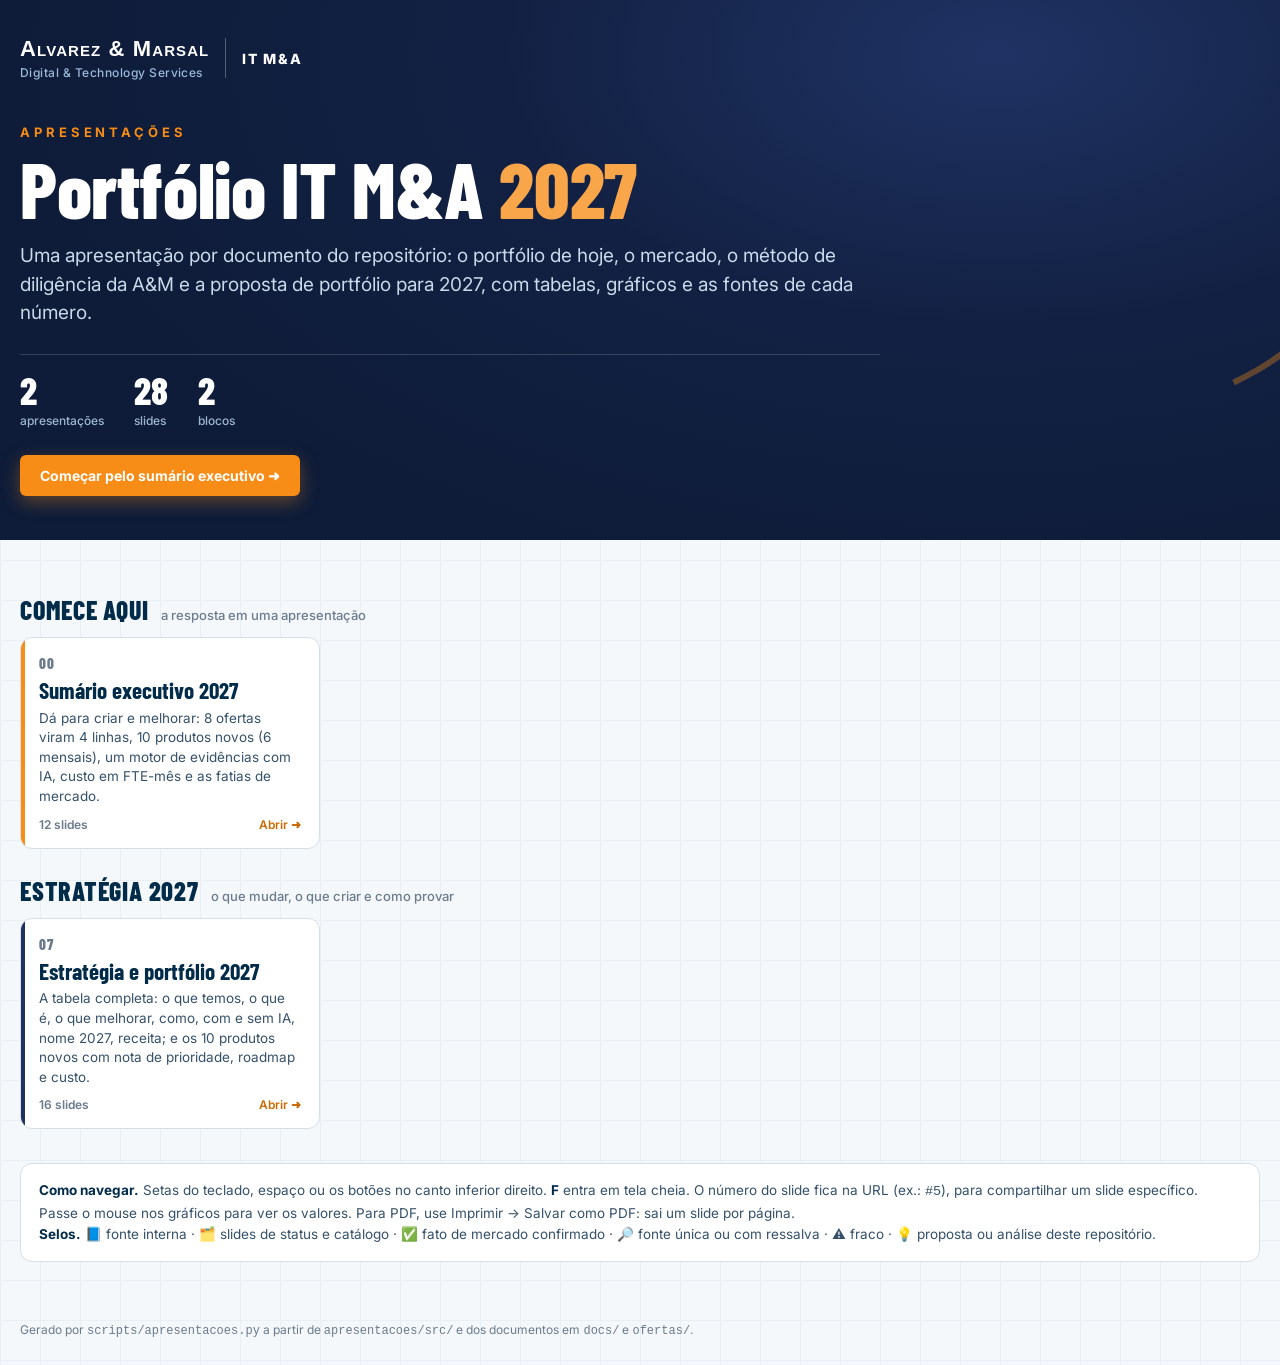
==== apresentacoes/index.html @ f2ebc065 "Apresentações HTML: motor no padrão do deck A&M e decks 00 e 07 Motor compartilhado (moldura A&M, na" ====
<!doctype html>
<html lang="pt-BR">
<head>
<meta charset="utf-8">
<meta name="viewport" content="width=device-width, initial-scale=1">
<title>Apresentações IT M&amp;A</title>
<meta name="description" content="Índice das apresentações do portfólio IT M&A da A&M DTS: portfólio atual, mercado, método de diligência, estratégia 2027 e ofertas.">
<link rel="preconnect" href="https://fonts.googleapis.com"><link rel="preconnect" href="https://fonts.gstatic.com" crossorigin>
<link href="https://fonts.googleapis.com/css2?family=Barlow+Condensed:wght@500;600;700;800&family=Inter:wght@400;500;600;700;800&display=swap" rel="stylesheet">
<!-- Gerado por scripts/apresentacoes.py. Edite apresentacoes/motor/indice.html, não este arquivo. -->
<style>
:root{--navy:#002B49;--navy2:#122143;--navy3:#1F3263;--steel:#5E8AB4;--sky:#9DBBD9;--orange:#F78C16;--ink2:#35516A;--muted:#6B7B8C;--line:#D6DEE6;
  --fh:"Barlow Condensed","Arial Narrow",sans-serif;--fb:"Inter","Helvetica Neue",Arial,sans-serif}
*{box-sizing:border-box;margin:0;padding:0}
body{font-family:var(--fb);color:var(--navy);background:#F5F8FB;
  background-image:linear-gradient(#E9EFF4 1px,transparent 1px),linear-gradient(90deg,#E9EFF4 1px,transparent 1px);background-size:40px 40px;min-height:100vh}
a{color:inherit;text-decoration:none}
.hero{background:radial-gradient(1100px 600px at 78% 10%,#1F3263 0%,#122143 45%,#0E1C39 90%);color:#fff;padding:36px 16px 44px;position:relative;overflow:hidden}
.hero::after{content:"";position:absolute;right:-120px;top:-160px;width:560px;height:560px;border-radius:50%;border:6px solid rgba(247,140,22,.35);border-left-color:transparent;border-bottom-color:transparent;transform:rotate(20deg)}
.wrap{max-width:1240px;margin:0 auto;position:relative;z-index:1}
.brand{display:flex;align-items:center;gap:16px}
.am-a{font:600 22px Arial,var(--fb);font-variant:small-caps;letter-spacing:.05em;color:#fff}
.am-s{font:500 12px var(--fb);color:#9DBBD9;letter-spacing:.04em;margin-top:3px}
.am-div{width:1px;height:40px;background:rgba(255,255,255,.28)}
.brand b{font:800 14px var(--fb);letter-spacing:.12em;text-transform:uppercase}
.eye{font:700 13px var(--fb);letter-spacing:.3em;text-transform:uppercase;color:var(--orange);margin-top:44px}
h1{font:800 clamp(44px,7vw,78px)/.98 var(--fh);margin-top:10px;letter-spacing:-.005em}
h1 em{font-style:normal;color:#F9A64A}
.lead{font:400 clamp(15px,1.8vw,19px)/1.5 var(--fb);color:#C8DBEB;max-width:860px;margin-top:16px}
.stats{display:flex;gap:30px;flex-wrap:wrap;margin-top:26px;padding-top:16px;border-top:1px solid rgba(255,255,255,.16);max-width:860px}
.stats b{display:block;font:800 38px/1 var(--fh)}
.stats span{font:500 12px var(--fb);color:#9DB7CE}
.start{display:inline-flex;align-items:center;gap:10px;margin-top:26px;background:var(--orange);color:#fff;font:700 14px var(--fb);padding:12px 20px;border-radius:6px;box-shadow:0 6px 18px rgba(247,140,22,.35)}
main{padding:28px 16px 60px}
.grp{margin-top:26px}
.grp h2{font:800 26px var(--fh);letter-spacing:.03em;text-transform:uppercase;color:var(--navy);display:flex;align-items:baseline;gap:12px}
.grp h2 small{font:500 13px var(--fb);color:var(--muted);text-transform:none;letter-spacing:0}
.cards{display:grid;grid-template-columns:repeat(auto-fill,minmax(280px,1fr));gap:14px;margin-top:12px}
.card{background:#fff;border:1px solid var(--line);border-radius:12px;padding:16px 18px;display:flex;flex-direction:column;gap:6px;position:relative;overflow:hidden;
  transition:transform .18s,box-shadow .18s,border-color .18s}
.card::before{content:"";position:absolute;left:0;top:0;bottom:0;width:4px;background:var(--c,#5E8AB4)}
.card:hover,.card:focus-visible{transform:translateY(-2px);box-shadow:0 12px 28px rgba(0,43,73,.14);border-color:#B9CBDC;outline:none}
.card .n{font:800 15px var(--fh);color:var(--muted);letter-spacing:.06em}
.card h3{font:700 23px/1.08 var(--fh);color:var(--navy)}
.card p{font-size:13.5px;line-height:1.45;color:var(--ink2);flex:1}
.card .ft{display:flex;justify-content:space-between;align-items:center;font:600 12px var(--fb);color:var(--muted);margin-top:4px}
.card .ft span:last-child{color:#C96A05}
.how{margin-top:34px;background:#fff;border:1px solid var(--line);border-radius:12px;padding:16px 18px;font-size:13.5px;line-height:1.55;color:var(--ink2)}
.how b{color:var(--navy)}
footer{font-size:12px;color:var(--muted);padding:0 16px 30px}
</style>
</head>
<body>
<header class="hero"><div class="wrap">
  <div class="brand"><div><div class="am-a">Alvarez &amp; Marsal</div><div class="am-s">Digital &amp; Technology Services</div></div><div class="am-div"></div><b>IT M&amp;A</b></div>
  <div class="eye">Apresentações</div>
  <h1>Portfólio IT M&amp;A <em>2027</em></h1>
  <p class="lead">Uma apresentação por documento do repositório: o portfólio de hoje, o mercado, o método de diligência da A&amp;M e a proposta de portfólio para 2027, com tabelas, gráficos e as fontes de cada número.</p>
  <div class="stats"><div><b>2</b><span>apresentações</span></div><div><b>28</b><span>slides</span></div><div><b>2</b><span>blocos</span></div></div>
  <a class="start" href="00-sumario-executivo.html">Começar pelo sumário executivo ➜</a>
</div></header>
<main><div class="wrap">
<section class="grp"><h2>Comece aqui <small>a resposta em uma apresentação</small></h2><div class="cards"><a class="card" href="00-sumario-executivo.html" style="--c:#F78C16"><span class="n">00</span><h3>Sumário executivo 2027</h3><p>Dá para criar e melhorar: 8 ofertas viram 4 linhas, 10 produtos novos (6 mensais), um motor de evidências com IA, custo em FTE-mês e as fatias de mercado.</p><div class="ft"><span>12 slides</span><span>Abrir ➜</span></div></a></div></section>
<section class="grp"><h2>Estratégia 2027 <small>o que mudar, o que criar e como provar</small></h2><div class="cards"><a class="card" href="07-estrategia-2027.html" style="--c:#1F3263"><span class="n">07</span><h3>Estratégia e portfólio 2027</h3><p>A tabela completa: o que temos, o que é, o que melhorar, como, com e sem IA, nome 2027, receita; e os 10 produtos novos com nota de prioridade, roadmap e custo.</p><div class="ft"><span>16 slides</span><span>Abrir ➜</span></div></a></div></section>
<div class="how"><b>Como navegar.</b> Setas do teclado, espaço ou os botões no canto inferior direito. <b>F</b> entra em tela cheia. O número do slide fica na URL (ex.: <code>#5</code>), para compartilhar um slide específico. Passe o mouse nos gráficos para ver os valores. Para PDF, use Imprimir → Salvar como PDF: sai um slide por página.<br><b>Selos.</b> 📘 fonte interna · 🗂️ slides de status e catálogo · ✅ fato de mercado confirmado · 🔎 fonte única ou com ressalva · ⚠️ fraco · 💡 proposta ou análise deste repositório.</div>
</div></main>
<footer><div class="wrap">Gerado por <code>scripts/apresentacoes.py</code> a partir de <code>apresentacoes/src/</code> e dos documentos em <code>docs/</code> e <code>ofertas/</code>.</div></footer>
</body>
</html>
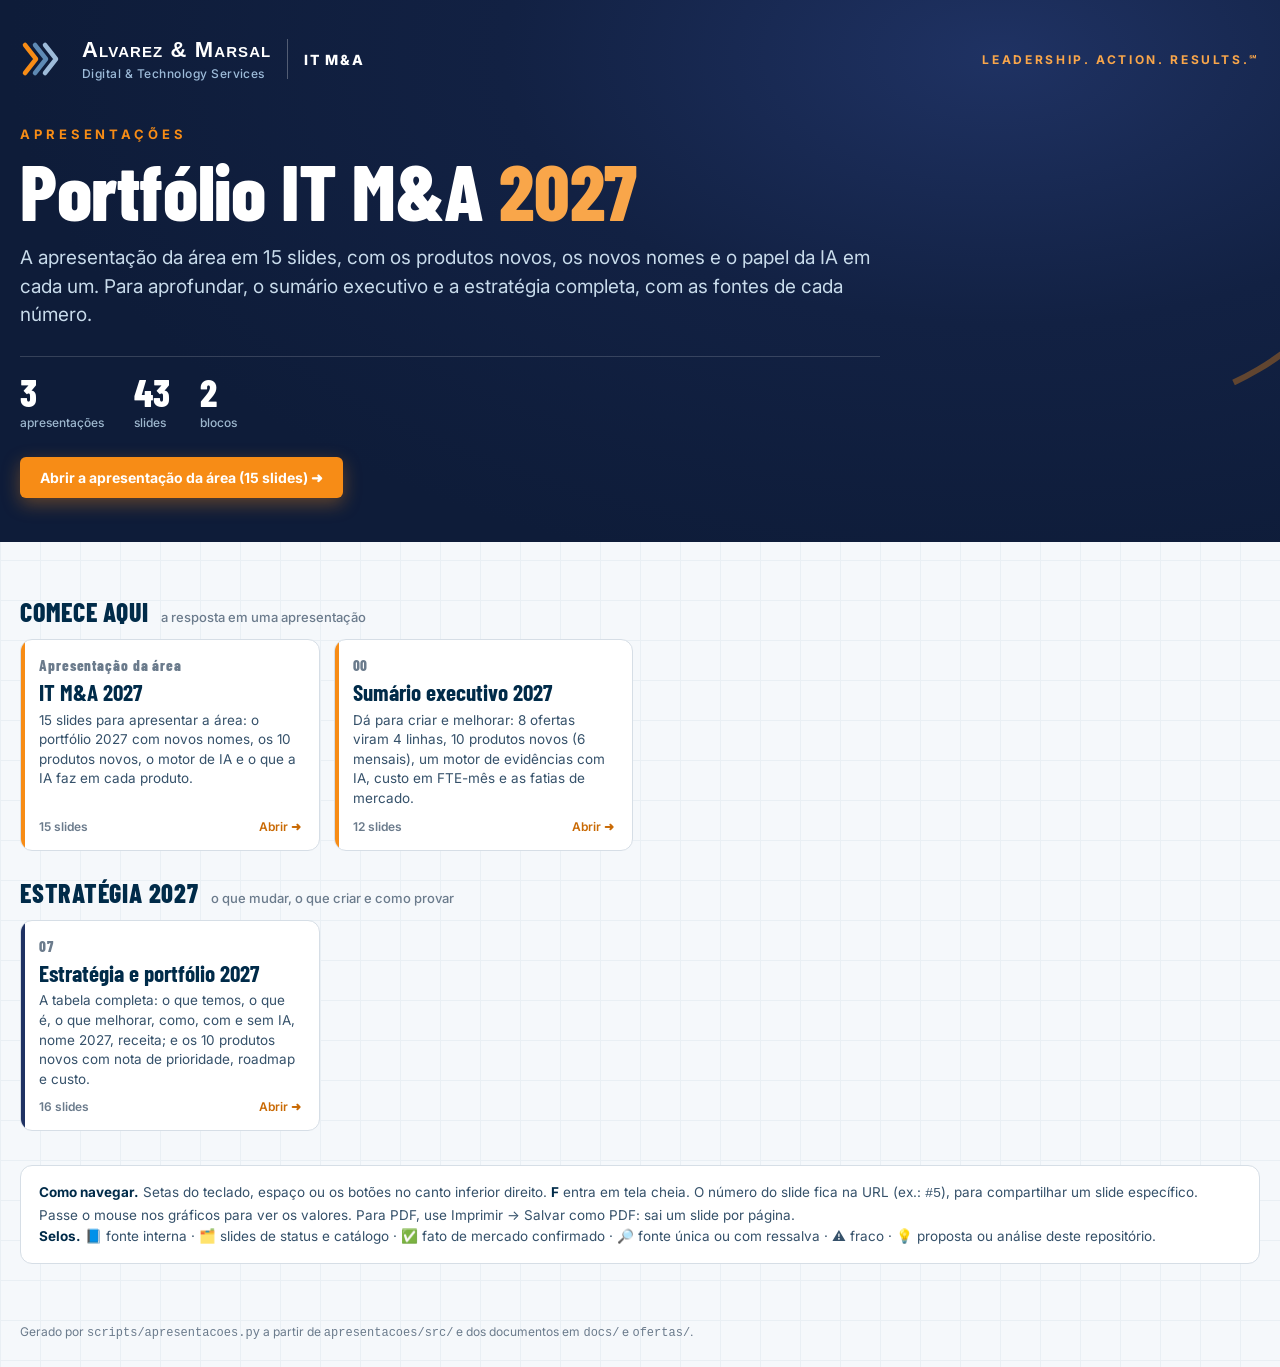
==== commit e7e9cb17: "Apresentação da área IT M&A 2027 em 15 slides, com identidade A&M Deck enxuto para apresentar a área" ====
--- a/apresentacoes/index.html
+++ b/apresentacoes/index.html
@@ -23,6 +23,8 @@
 .am-s{font:500 12px var(--fb);color:#9DBBD9;letter-spacing:.04em;margin-top:3px}
 .am-div{width:1px;height:40px;background:rgba(255,255,255,.28)}
 .brand b{font:800 14px var(--fb);letter-spacing:.12em;text-transform:uppercase}
+.slogan{margin-left:auto;font:700 12px var(--fb);letter-spacing:.22em;text-transform:uppercase;color:#F9A64A}
+@media (max-width:760px){.slogan{display:none}}
 .eye{font:700 13px var(--fb);letter-spacing:.3em;text-transform:uppercase;color:var(--orange);margin-top:44px}
 h1{font:800 clamp(44px,7vw,78px)/.98 var(--fh);margin-top:10px;letter-spacing:-.005em}
 h1 em{font-style:normal;color:#F9A64A}
@@ -52,15 +54,15 @@
 </head>
 <body>
 <header class="hero"><div class="wrap">
-  <div class="brand"><div><div class="am-a">Alvarez &amp; Marsal</div><div class="am-s">Digital &amp; Technology Services</div></div><div class="am-div"></div><b>IT M&amp;A</b></div>
+  <div class="brand"><svg width="46" height="46" viewBox="0 0 46 46" fill="none" stroke-width="4.5" stroke-linecap="round" stroke-linejoin="round" aria-hidden="true"><path d="M5 9l11 14L5 37" stroke="#F78C16"/><path d="M15 9l11 14-11 14" stroke="#5E8AB4"/><path d="M25 9l11 14-11 14" stroke="#9DBBD9"/></svg><div><div class="am-a">Alvarez &amp; Marsal</div><div class="am-s">Digital &amp; Technology Services</div></div><div class="am-div"></div><b>IT M&amp;A</b><span class="slogan">Leadership. Action. Results.℠</span></div>
   <div class="eye">Apresentações</div>
   <h1>Portfólio IT M&amp;A <em>2027</em></h1>
-  <p class="lead">Uma apresentação por documento do repositório: o portfólio de hoje, o mercado, o método de diligência da A&amp;M e a proposta de portfólio para 2027, com tabelas, gráficos e as fontes de cada número.</p>
-  <div class="stats"><div><b>2</b><span>apresentações</span></div><div><b>28</b><span>slides</span></div><div><b>2</b><span>blocos</span></div></div>
-  <a class="start" href="00-sumario-executivo.html">Começar pelo sumário executivo ➜</a>
+  <p class="lead">A apresentação da área em 15 slides, com os produtos novos, os novos nomes e o papel da IA em cada um. Para aprofundar, o sumário executivo e a estratégia completa, com as fontes de cada número.</p>
+  <div class="stats"><div><b>3</b><span>apresentações</span></div><div><b>43</b><span>slides</span></div><div><b>2</b><span>blocos</span></div></div>
+  <a class="start" href="apresentacao-it-ma-2027.html">Abrir a apresentação da área (15 slides) ➜</a>
 </div></header>
 <main><div class="wrap">
-<section class="grp"><h2>Comece aqui <small>a resposta em uma apresentação</small></h2><div class="cards"><a class="card" href="00-sumario-executivo.html" style="--c:#F78C16"><span class="n">00</span><h3>Sumário executivo 2027</h3><p>Dá para criar e melhorar: 8 ofertas viram 4 linhas, 10 produtos novos (6 mensais), um motor de evidências com IA, custo em FTE-mês e as fatias de mercado.</p><div class="ft"><span>12 slides</span><span>Abrir ➜</span></div></a></div></section>
+<section class="grp"><h2>Comece aqui <small>a resposta em uma apresentação</small></h2><div class="cards"><a class="card" href="apresentacao-it-ma-2027.html" style="--c:#F78C16"><span class="n">Apresentação da área</span><h3>IT M&amp;A 2027</h3><p>15 slides para apresentar a área: o portfólio 2027 com novos nomes, os 10 produtos novos, o motor de IA e o que a IA faz em cada produto.</p><div class="ft"><span>15 slides</span><span>Abrir ➜</span></div></a><a class="card" href="00-sumario-executivo.html" style="--c:#F78C16"><span class="n">00</span><h3>Sumário executivo 2027</h3><p>Dá para criar e melhorar: 8 ofertas viram 4 linhas, 10 produtos novos (6 mensais), um motor de evidências com IA, custo em FTE-mês e as fatias de mercado.</p><div class="ft"><span>12 slides</span><span>Abrir ➜</span></div></a></div></section>
 <section class="grp"><h2>Estratégia 2027 <small>o que mudar, o que criar e como provar</small></h2><div class="cards"><a class="card" href="07-estrategia-2027.html" style="--c:#1F3263"><span class="n">07</span><h3>Estratégia e portfólio 2027</h3><p>A tabela completa: o que temos, o que é, o que melhorar, como, com e sem IA, nome 2027, receita; e os 10 produtos novos com nota de prioridade, roadmap e custo.</p><div class="ft"><span>16 slides</span><span>Abrir ➜</span></div></a></div></section>
 <div class="how"><b>Como navegar.</b> Setas do teclado, espaço ou os botões no canto inferior direito. <b>F</b> entra em tela cheia. O número do slide fica na URL (ex.: <code>#5</code>), para compartilhar um slide específico. Passe o mouse nos gráficos para ver os valores. Para PDF, use Imprimir → Salvar como PDF: sai um slide por página.<br><b>Selos.</b> 📘 fonte interna · 🗂️ slides de status e catálogo · ✅ fato de mercado confirmado · 🔎 fonte única ou com ressalva · ⚠️ fraco · 💡 proposta ou análise deste repositório.</div>
 </div></main>
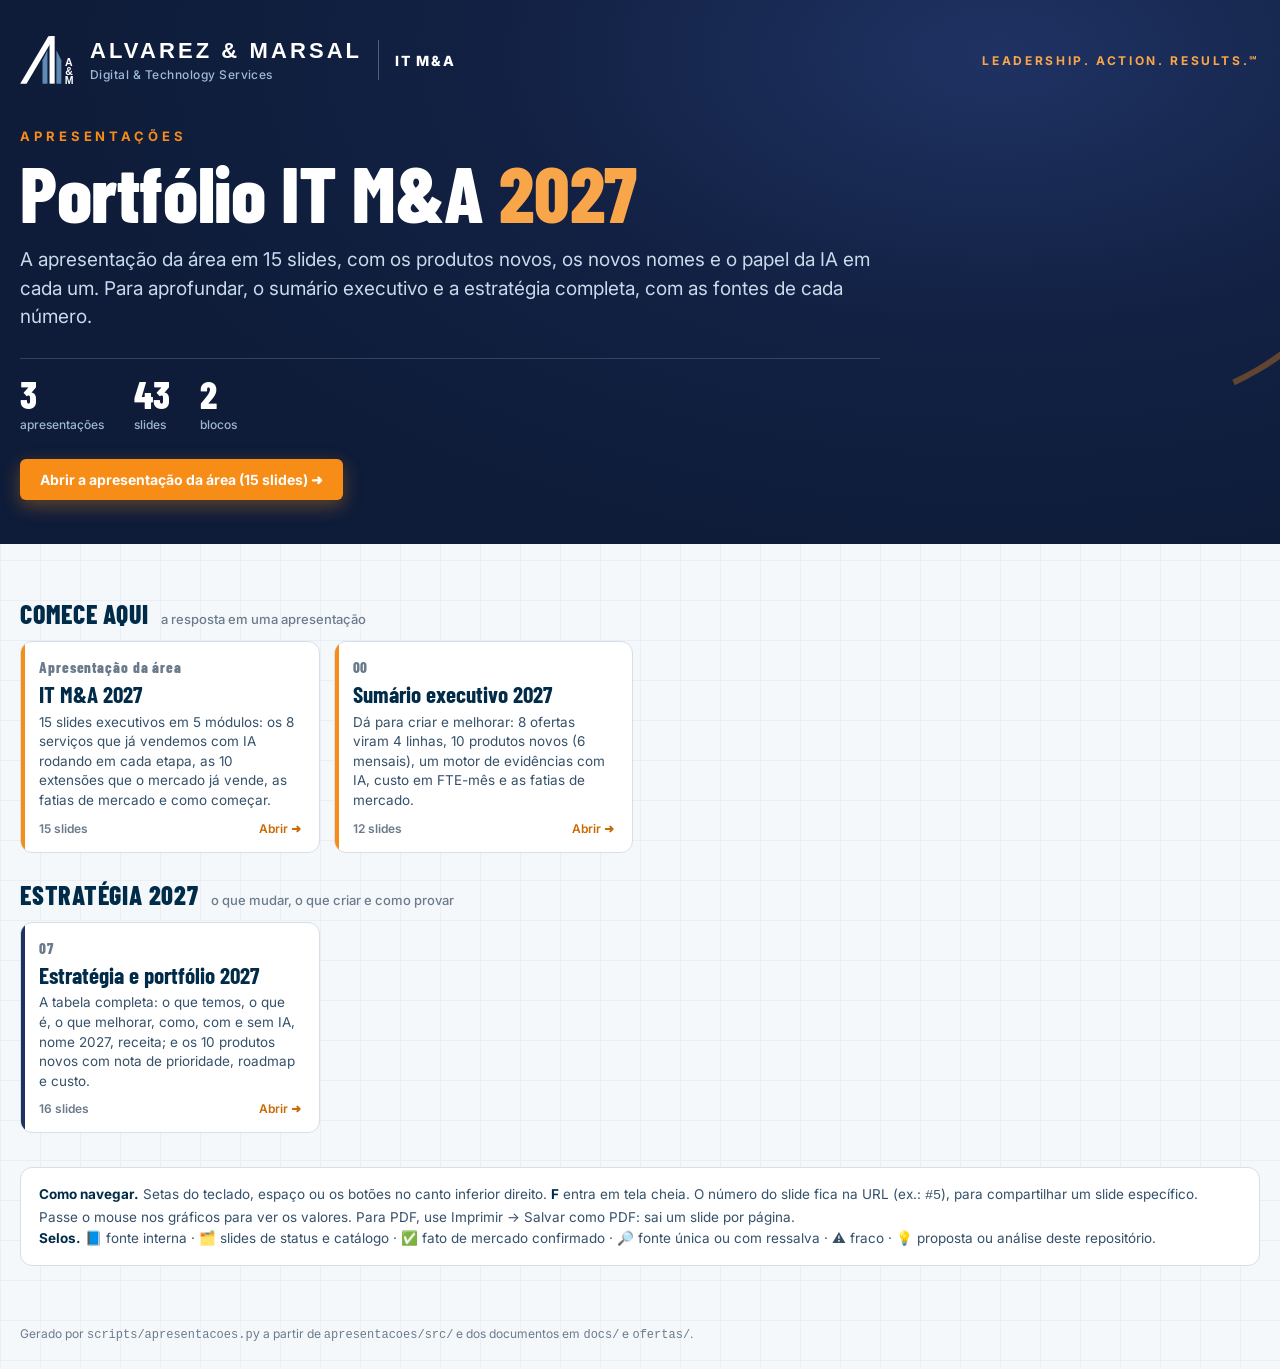
==== commit 349da2dc: "Apresentação executiva da área: IA tangível por serviço e símbolo A&M vetorizado - apresentacao-it-m" ====
--- a/apresentacoes/index.html
+++ b/apresentacoes/index.html
@@ -19,7 +19,7 @@
 .hero::after{content:"";position:absolute;right:-120px;top:-160px;width:560px;height:560px;border-radius:50%;border:6px solid rgba(247,140,22,.35);border-left-color:transparent;border-bottom-color:transparent;transform:rotate(20deg)}
 .wrap{max-width:1240px;margin:0 auto;position:relative;z-index:1}
 .brand{display:flex;align-items:center;gap:16px}
-.am-a{font:600 22px Arial,var(--fb);font-variant:small-caps;letter-spacing:.05em;color:#fff}
+.am-a{font:900 22px Arial,"Helvetica Neue",sans-serif;letter-spacing:.14em;text-transform:uppercase;color:#fff}
 .am-s{font:500 12px var(--fb);color:#9DBBD9;letter-spacing:.04em;margin-top:3px}
 .am-div{width:1px;height:40px;background:rgba(255,255,255,.28)}
 .brand b{font:800 14px var(--fb);letter-spacing:.12em;text-transform:uppercase}
@@ -54,7 +54,7 @@
 </head>
 <body>
 <header class="hero"><div class="wrap">
-  <div class="brand"><svg width="46" height="46" viewBox="0 0 46 46" fill="none" stroke-width="4.5" stroke-linecap="round" stroke-linejoin="round" aria-hidden="true"><path d="M5 9l11 14L5 37" stroke="#F78C16"/><path d="M15 9l11 14-11 14" stroke="#5E8AB4"/><path d="M25 9l11 14-11 14" stroke="#9DBBD9"/></svg><div><div class="am-a">Alvarez &amp; Marsal</div><div class="am-s">Digital &amp; Technology Services</div></div><div class="am-div"></div><b>IT M&amp;A</b><span class="slogan">Leadership. Action. Results.℠</span></div>
+  <div class="brand"><svg width="54" height="48" viewBox="137 56 307 271" aria-hidden="true"><g class="am-ink" fill="#fff"><polygon points="298,56 334,56 174,326 138,326"/><rect x="305" y="56" width="29" height="270"/><text x="393" y="226" font-family="Arial, Helvetica, sans-serif" font-weight="700" font-size="60">A</text><text x="395" y="275" font-family="Arial, Helvetica, sans-serif" font-weight="700" font-size="60">&amp;</text><text x="392" y="326" font-family="Arial, Helvetica, sans-serif" font-weight="700" font-size="60">M</text></g><g fill="#5E8AB4"><polygon points="265,193 293,136 293,326 265,326"/><polygon points="344,136 372,193 372,326 344,326"/></g></svg><div><div class="am-a">Alvarez &amp; Marsal</div><div class="am-s">Digital &amp; Technology Services</div></div><div class="am-div"></div><b>IT M&amp;A</b><span class="slogan">Leadership. Action. Results.℠</span></div>
   <div class="eye">Apresentações</div>
   <h1>Portfólio IT M&amp;A <em>2027</em></h1>
   <p class="lead">A apresentação da área em 15 slides, com os produtos novos, os novos nomes e o papel da IA em cada um. Para aprofundar, o sumário executivo e a estratégia completa, com as fontes de cada número.</p>
@@ -62,7 +62,7 @@
   <a class="start" href="apresentacao-it-ma-2027.html">Abrir a apresentação da área (15 slides) ➜</a>
 </div></header>
 <main><div class="wrap">
-<section class="grp"><h2>Comece aqui <small>a resposta em uma apresentação</small></h2><div class="cards"><a class="card" href="apresentacao-it-ma-2027.html" style="--c:#F78C16"><span class="n">Apresentação da área</span><h3>IT M&amp;A 2027</h3><p>15 slides para apresentar a área: o portfólio 2027 com novos nomes, os 10 produtos novos, o motor de IA e o que a IA faz em cada produto.</p><div class="ft"><span>15 slides</span><span>Abrir ➜</span></div></a><a class="card" href="00-sumario-executivo.html" style="--c:#F78C16"><span class="n">00</span><h3>Sumário executivo 2027</h3><p>Dá para criar e melhorar: 8 ofertas viram 4 linhas, 10 produtos novos (6 mensais), um motor de evidências com IA, custo em FTE-mês e as fatias de mercado.</p><div class="ft"><span>12 slides</span><span>Abrir ➜</span></div></a></div></section>
+<section class="grp"><h2>Comece aqui <small>a resposta em uma apresentação</small></h2><div class="cards"><a class="card" href="apresentacao-it-ma-2027.html" style="--c:#F78C16"><span class="n">Apresentação da área</span><h3>IT M&amp;A 2027</h3><p>15 slides executivos em 5 módulos: os 8 serviços que já vendemos com IA rodando em cada etapa, as 10 extensões que o mercado já vende, as fatias de mercado e como começar.</p><div class="ft"><span>15 slides</span><span>Abrir ➜</span></div></a><a class="card" href="00-sumario-executivo.html" style="--c:#F78C16"><span class="n">00</span><h3>Sumário executivo 2027</h3><p>Dá para criar e melhorar: 8 ofertas viram 4 linhas, 10 produtos novos (6 mensais), um motor de evidências com IA, custo em FTE-mês e as fatias de mercado.</p><div class="ft"><span>12 slides</span><span>Abrir ➜</span></div></a></div></section>
 <section class="grp"><h2>Estratégia 2027 <small>o que mudar, o que criar e como provar</small></h2><div class="cards"><a class="card" href="07-estrategia-2027.html" style="--c:#1F3263"><span class="n">07</span><h3>Estratégia e portfólio 2027</h3><p>A tabela completa: o que temos, o que é, o que melhorar, como, com e sem IA, nome 2027, receita; e os 10 produtos novos com nota de prioridade, roadmap e custo.</p><div class="ft"><span>16 slides</span><span>Abrir ➜</span></div></a></div></section>
 <div class="how"><b>Como navegar.</b> Setas do teclado, espaço ou os botões no canto inferior direito. <b>F</b> entra em tela cheia. O número do slide fica na URL (ex.: <code>#5</code>), para compartilhar um slide específico. Passe o mouse nos gráficos para ver os valores. Para PDF, use Imprimir → Salvar como PDF: sai um slide por página.<br><b>Selos.</b> 📘 fonte interna · 🗂️ slides de status e catálogo · ✅ fato de mercado confirmado · 🔎 fonte única ou com ressalva · ⚠️ fraco · 💡 proposta ou análise deste repositório.</div>
 </div></main>
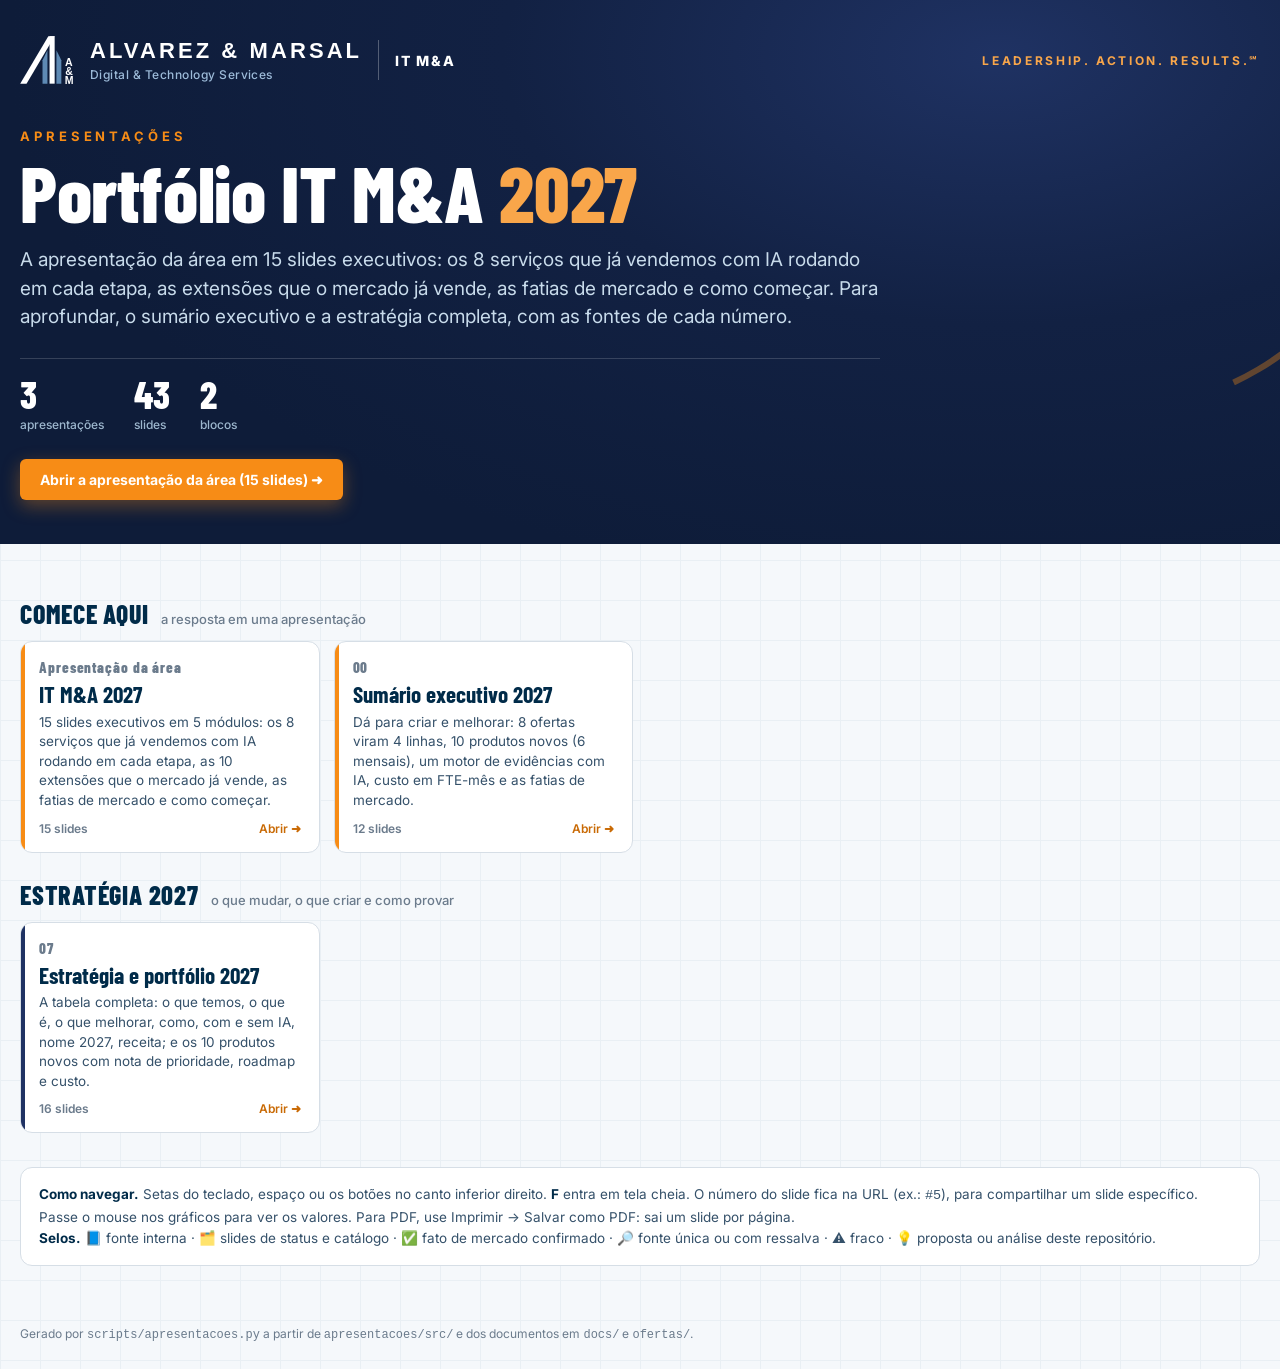
==== commit dfd1229a: "Índice: texto de abertura alinhado ao deck executivo; guia cita o símbolo Co-Authored-By: Claude Fab" ====
--- a/apresentacoes/index.html
+++ b/apresentacoes/index.html
@@ -57,7 +57,7 @@
   <div class="brand"><svg width="54" height="48" viewBox="137 56 307 271" aria-hidden="true"><g class="am-ink" fill="#fff"><polygon points="298,56 334,56 174,326 138,326"/><rect x="305" y="56" width="29" height="270"/><text x="393" y="226" font-family="Arial, Helvetica, sans-serif" font-weight="700" font-size="60">A</text><text x="395" y="275" font-family="Arial, Helvetica, sans-serif" font-weight="700" font-size="60">&amp;</text><text x="392" y="326" font-family="Arial, Helvetica, sans-serif" font-weight="700" font-size="60">M</text></g><g fill="#5E8AB4"><polygon points="265,193 293,136 293,326 265,326"/><polygon points="344,136 372,193 372,326 344,326"/></g></svg><div><div class="am-a">Alvarez &amp; Marsal</div><div class="am-s">Digital &amp; Technology Services</div></div><div class="am-div"></div><b>IT M&amp;A</b><span class="slogan">Leadership. Action. Results.℠</span></div>
   <div class="eye">Apresentações</div>
   <h1>Portfólio IT M&amp;A <em>2027</em></h1>
-  <p class="lead">A apresentação da área em 15 slides, com os produtos novos, os novos nomes e o papel da IA em cada um. Para aprofundar, o sumário executivo e a estratégia completa, com as fontes de cada número.</p>
+  <p class="lead">A apresentação da área em 15 slides executivos: os 8 serviços que já vendemos com IA rodando em cada etapa, as extensões que o mercado já vende, as fatias de mercado e como começar. Para aprofundar, o sumário executivo e a estratégia completa, com as fontes de cada número.</p>
   <div class="stats"><div><b>3</b><span>apresentações</span></div><div><b>43</b><span>slides</span></div><div><b>2</b><span>blocos</span></div></div>
   <a class="start" href="apresentacao-it-ma-2027.html">Abrir a apresentação da área (15 slides) ➜</a>
 </div></header>
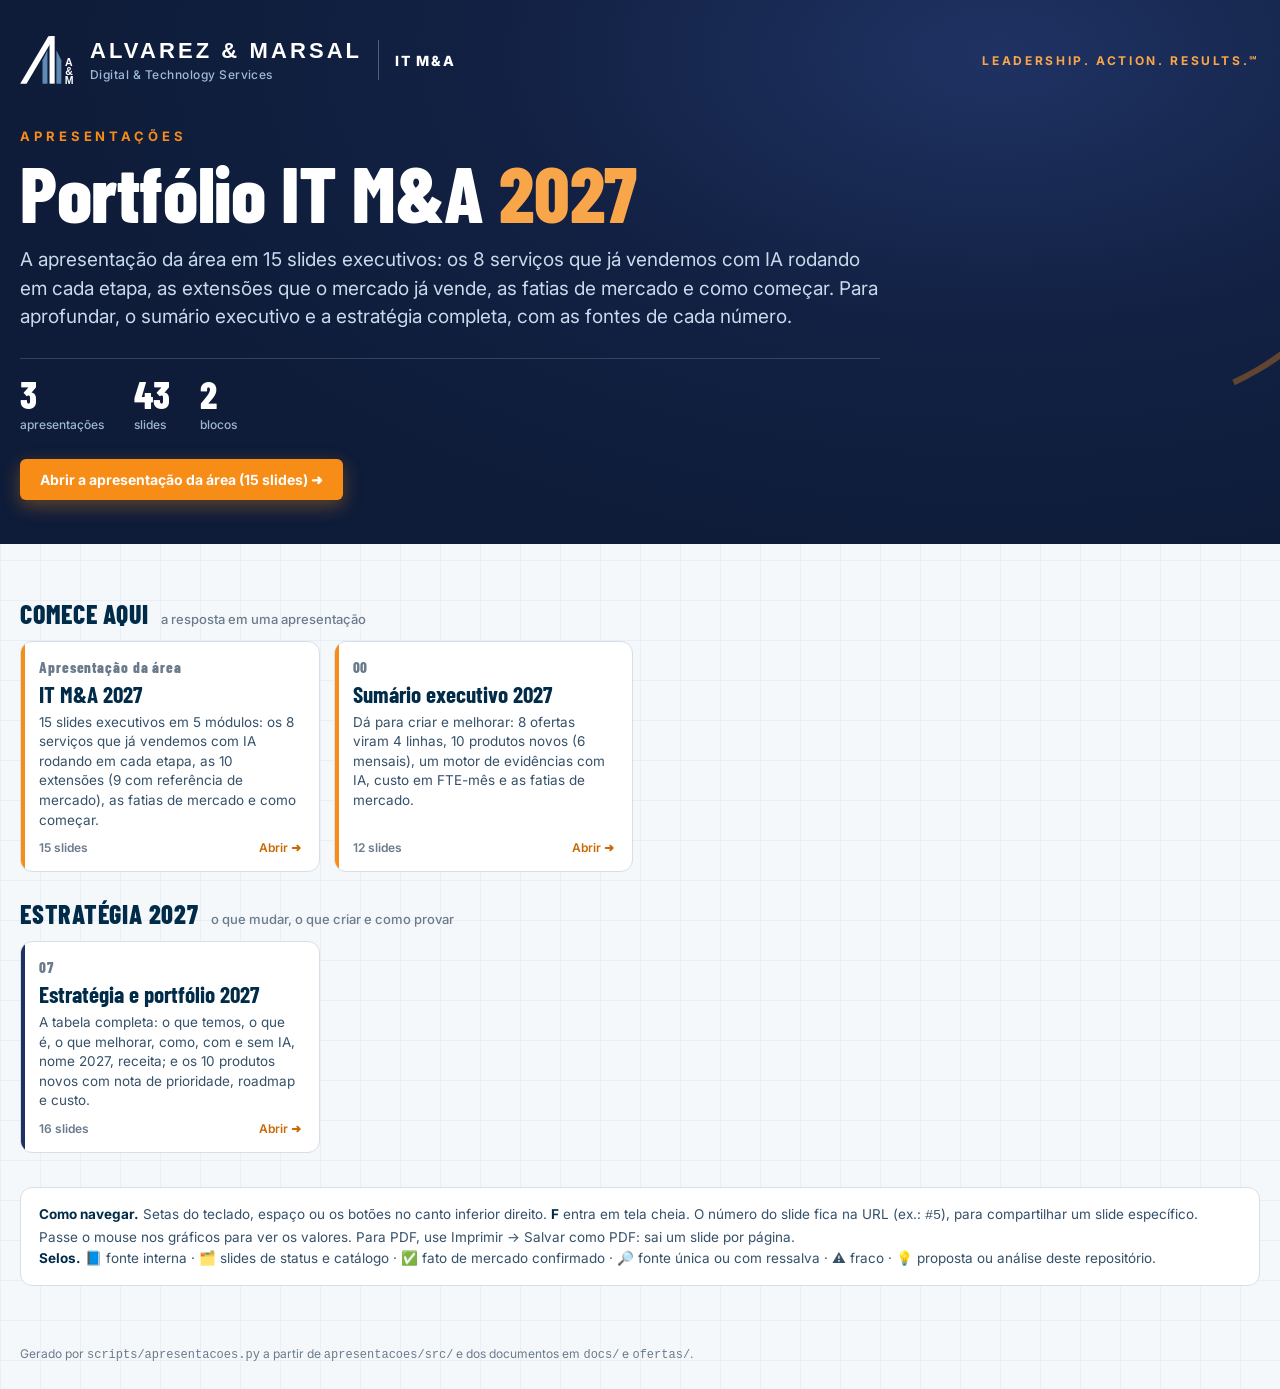
==== commit 15f15762: "Deck executivo: 28 correções da auditoria de fatos - Readiness do IMO (3,5), selos e atribuições de " ====
--- a/apresentacoes/index.html
+++ b/apresentacoes/index.html
@@ -62,7 +62,7 @@
   <a class="start" href="apresentacao-it-ma-2027.html">Abrir a apresentação da área (15 slides) ➜</a>
 </div></header>
 <main><div class="wrap">
-<section class="grp"><h2>Comece aqui <small>a resposta em uma apresentação</small></h2><div class="cards"><a class="card" href="apresentacao-it-ma-2027.html" style="--c:#F78C16"><span class="n">Apresentação da área</span><h3>IT M&amp;A 2027</h3><p>15 slides executivos em 5 módulos: os 8 serviços que já vendemos com IA rodando em cada etapa, as 10 extensões que o mercado já vende, as fatias de mercado e como começar.</p><div class="ft"><span>15 slides</span><span>Abrir ➜</span></div></a><a class="card" href="00-sumario-executivo.html" style="--c:#F78C16"><span class="n">00</span><h3>Sumário executivo 2027</h3><p>Dá para criar e melhorar: 8 ofertas viram 4 linhas, 10 produtos novos (6 mensais), um motor de evidências com IA, custo em FTE-mês e as fatias de mercado.</p><div class="ft"><span>12 slides</span><span>Abrir ➜</span></div></a></div></section>
+<section class="grp"><h2>Comece aqui <small>a resposta em uma apresentação</small></h2><div class="cards"><a class="card" href="apresentacao-it-ma-2027.html" style="--c:#F78C16"><span class="n">Apresentação da área</span><h3>IT M&amp;A 2027</h3><p>15 slides executivos em 5 módulos: os 8 serviços que já vendemos com IA rodando em cada etapa, as 10 extensões (9 com referência de mercado), as fatias de mercado e como começar.</p><div class="ft"><span>15 slides</span><span>Abrir ➜</span></div></a><a class="card" href="00-sumario-executivo.html" style="--c:#F78C16"><span class="n">00</span><h3>Sumário executivo 2027</h3><p>Dá para criar e melhorar: 8 ofertas viram 4 linhas, 10 produtos novos (6 mensais), um motor de evidências com IA, custo em FTE-mês e as fatias de mercado.</p><div class="ft"><span>12 slides</span><span>Abrir ➜</span></div></a></div></section>
 <section class="grp"><h2>Estratégia 2027 <small>o que mudar, o que criar e como provar</small></h2><div class="cards"><a class="card" href="07-estrategia-2027.html" style="--c:#1F3263"><span class="n">07</span><h3>Estratégia e portfólio 2027</h3><p>A tabela completa: o que temos, o que é, o que melhorar, como, com e sem IA, nome 2027, receita; e os 10 produtos novos com nota de prioridade, roadmap e custo.</p><div class="ft"><span>16 slides</span><span>Abrir ➜</span></div></a></div></section>
 <div class="how"><b>Como navegar.</b> Setas do teclado, espaço ou os botões no canto inferior direito. <b>F</b> entra em tela cheia. O número do slide fica na URL (ex.: <code>#5</code>), para compartilhar um slide específico. Passe o mouse nos gráficos para ver os valores. Para PDF, use Imprimir → Salvar como PDF: sai um slide por página.<br><b>Selos.</b> 📘 fonte interna · 🗂️ slides de status e catálogo · ✅ fato de mercado confirmado · 🔎 fonte única ou com ressalva · ⚠️ fraco · 💡 proposta ou análise deste repositório.</div>
 </div></main>
